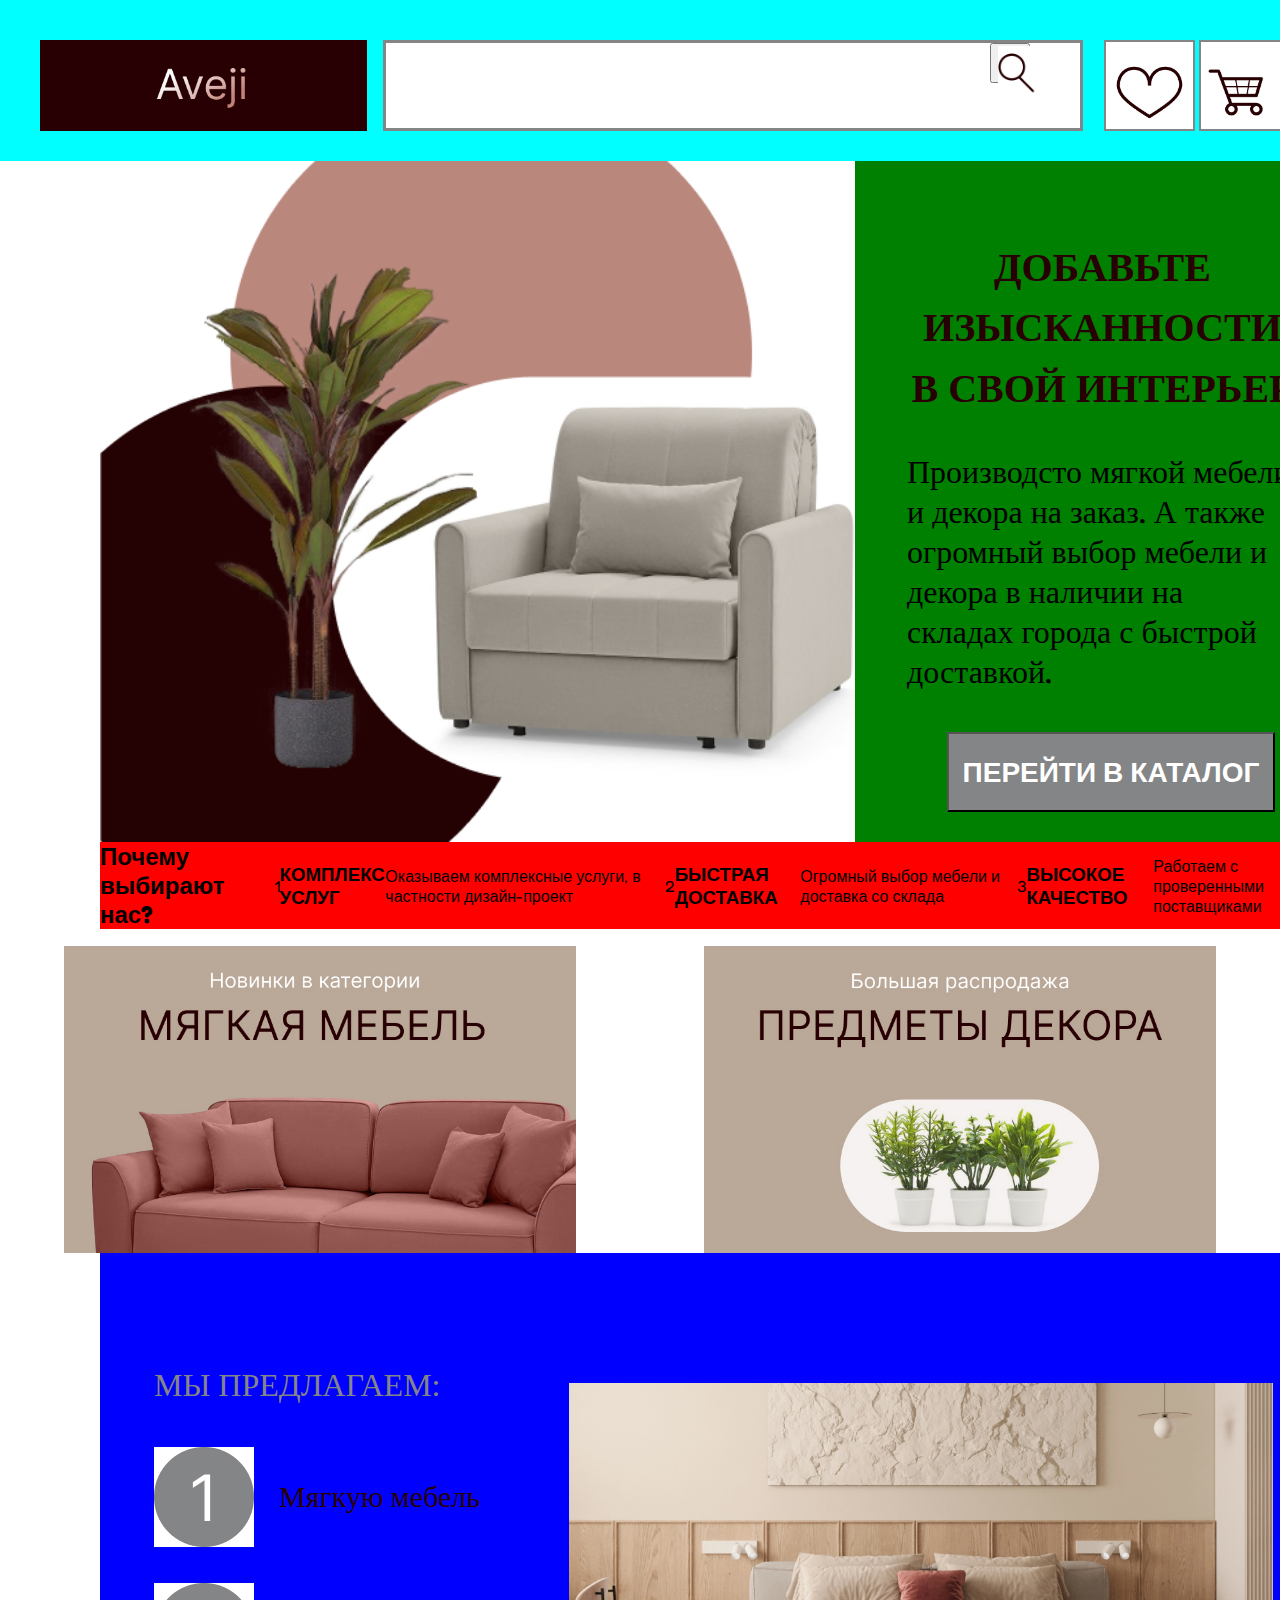
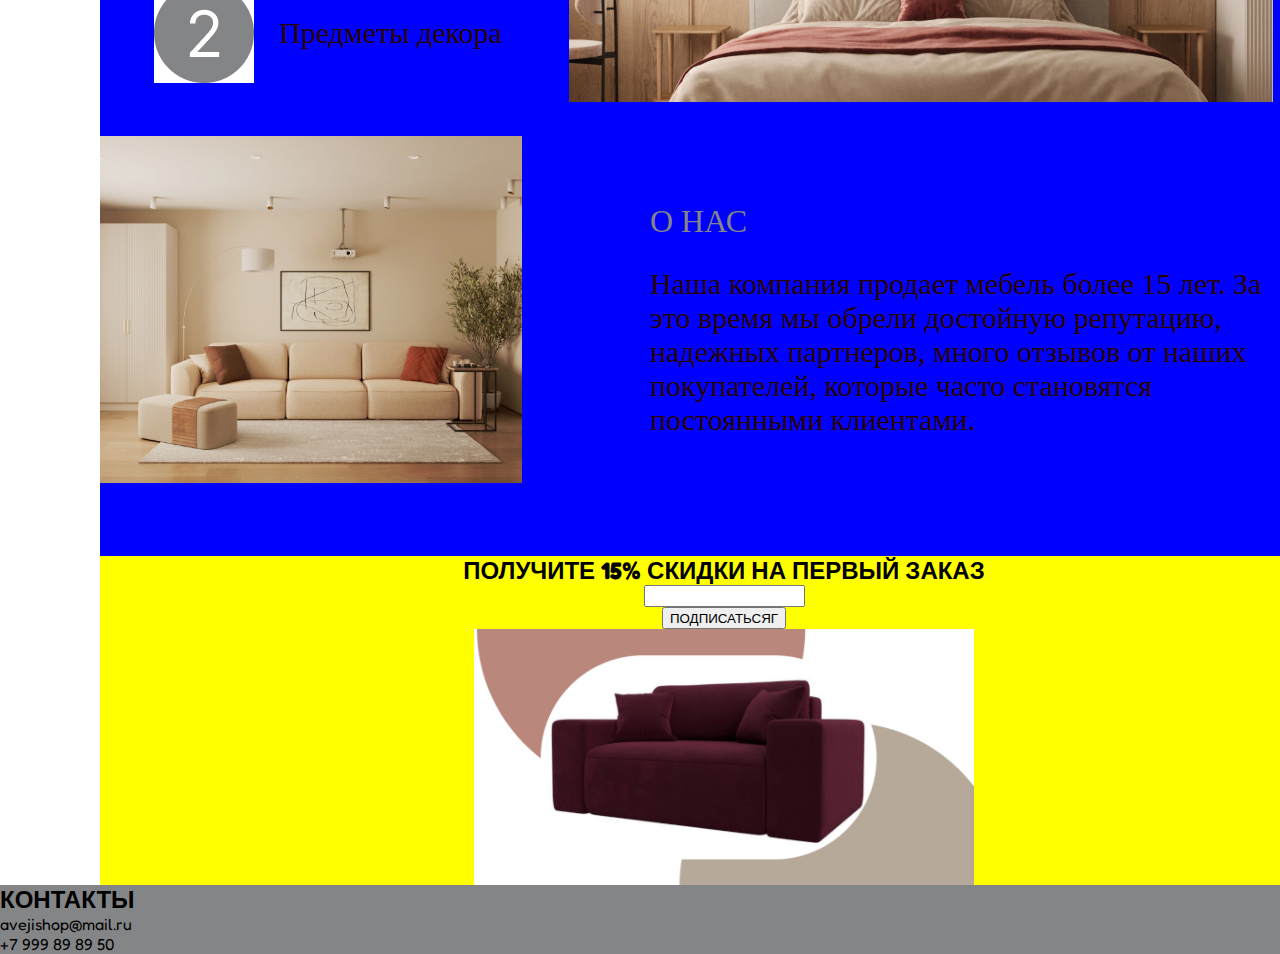
==== index.html @ db61bc8a "first commit" ====
<!DOCTYPE html>
<html lang="ru">
<head>
    <meta charset="UTF-8">
    <meta name="viewport" content="width=device-width, initial-scale=1.0">
    <title>Магазин мебели</title>
    <link rel="stylesheet" href="styles.css">
    <link rel="preconnect" href="https://fonts.googleapis.com">
    <link href="https://fonts.googleapis.com/css2?family=Fredoka:wght@400;500&display=swap" rel="stylesheet">
</head>
<body>
    <header class="header">
        <img class='logo' src="./images/logo_button.jpg">
        <div class="d3">
            <form>
              <input type="text" placeholder="">
              <button type="submit"><img src="./images/search_button.jpg" width="40" height="40"></button>
            </form>
            </div>

        <div class="trio">
            <img src="./images/favorites_button.jpg" height="91" width="91">
            <img src="./images/cart_button.jpg" height="91" width="91">
            <img src="./images/account_button.jpg" height="91" width="91">
        </div>
    </header>

<section class="section1">
<img src="./images/pic1.png" class="pic1">
<div class="text1">
<h1>ДОБАВЬТЕ ИЗЫСКАННОСТИ В СВОЙ ИНТЕРЬЕР</h1>
<p class="desc">Производсто мягкой мебели и декора на заказ. А также огромный выбор мебели и декора в наличии на складах города с быстрой доставкой.</p>
<button type="submit"><p>ПЕРЕЙТИ В КАТАЛОГ</p></button>
</div>
</section>

<section class="section2">
<h2>Почему выбирают нас?</h2>
<div>1</div>
<h3>КОМПЛЕКС УСЛУГ</h3>
<p>Оказываем комплексные услуги, в частности дизайн-проект</p>

<div>2</div>
<h3>БЫСТРАЯ ДОСТАВКА</h3>
<p>Огромный выбор мебели и доставка со склада</p>

<div>3</div>
<h3>ВЫСОКОЕ КАЧЕСТВО</h3>
<p>Работаем с проверенными поставщиками</p>
</section>

<section class="pics-sec">
<img src="./images/furniture.png" class="img">
<img src="./images/decor.png" class="img">
</section>

<section class="section3">
<h2 class="h21">МЫ ПРЕДЛАГАЕМ:</h2>
<div class='the'><img src="./images/Frame 1.jpg" width="40%" height=40%>
<p>Мягкую мебель</p></div>

<div class='the'><img src="./images/Frame 2.jpg" width="40%" height=40%>

<p>Предметы декора</p></div>

<img src="./images/image 5.jpg"   class="img1">

<img src="./images/image 6.jpg"  class="img2">

<h2 class="h22">О НАС</h2>
    <p class="about-text">Наша компания продает мебель более 15 лет. За это время мы обрели достойную репутацию, надежных партнеров, много отзывов от наших покупателей, которые часто становятся постоянными клиентами.</p>

</section>

<section class="section4">
    <h2>ПОЛУЧИТЕ 15% СКИДКИ НА ПЕРВЫЙ ЗАКАЗ</h2>
    <input type="text" placeholder="">
    <button type="submit"><p>ПОДПИСАТЬСЯГ</p></button>
    <img src="./images/sub.png" width="40%">
</section>

    <footer>
        <h2>КОНТАКТЫ</h2>
        <p>avejishop@mail.ru</p>
        <p>+7 999 89 89 50</p>
    </footer>
</body>
</html>
---- styles.css ----
html {
    box-sizing: border-box;
}

*,
*::before,
*::after {
    box-sizing: inherit;
}

* {
    font-family: 'Fredoka', sans-serif;
        margin: auto;
max-width: 1440px;
height: auto;
}

header {
    width: 1440px;
    display: flex;
    background-color: aqua;
height: 161px;
}

.logo {
    width: 327px;
    height: 91px;
    margin: 40px 0px 0px 40px;
}

.d3 {
    margin: 40px 0px 0px 16px;
    width: 700px;
    height: 91px;
}

.d3 {background: #ffffff;}
.d3 form {
  background: #ffffff;
  width: 700px;
  height: 91px;
  border: 3px solid #848586;
}
.d3 input {
    width: 600px;
    height: 91px;
  border: none;
  outline: none;
  background: transparent;
}

.d3 button {
    width: 40px;
    height: 40px;
  cursor: pointer;
}
/* .d3 button:before {
  content: "\f002";
  font-family: FontAwesome;
  font-size: 32px;
  color: #F9F0DA;
} */

.trio {
    margin: 40px 0px 0px 21px;
    padding: 0;
}

.section1 {
    width: 1248px;
    height: 681px;
    background: green;
    margin: 0px 100px 0px 100px;
    display: flex;
}

.pic1 {
    
height: 681px;
margin-left: 0;
}

.text1 {
    margin: 0;
}

.section1 h1 {
    margin: 75px 50px 0px 0px;
    width: 391px;
height: 175px;
    font-family: Fredoka;
font-size: 40px;
font-weight: 600;
line-height: 60.44px;
text-align: center;
text-underline-position: from-font;
text-decoration-skip-ink: none;
color: #280003;
}

.section1 .desc {
    width: 390px;
    height: 100px;
    margin: 41px 50px 0px 0px;
    font-family: Fredoka;
font-size: 32px;
font-weight: 500;
line-height: 40px;
text-align: left;
text-underline-position: from-font;
text-decoration-skip-ink: none;

}

.section1 button {
    width: 328px;
height: 80px;

    margin: 180px 0px 0px 40px;
    background-color:  #848586;
    color: #ffffff;
padding: auto;
    font-family: Fredoka;
font-size: 28px;
font-weight: 600;
line-height: 44px;
text-align: center;
text-underline-position: from-font;
text-decoration-skip-ink: none;

}

.section2 {
    width: 1248px;
    height: auto;
    margin: 0 100px 0 100px;
    background-color: red;
    display: flex;
}



.pics-sec {
    display: flex;
margin-top: 17px;
}

.pics-sec .img {
    width: 40%;
    height: 40%;
}

.section3 {
    width: 1248px;
    height: auto;
    margin: 0 100px 0 100px;
    background-color: blue;
    display: grid;
}

.section3 .h21 {
    margin: 94px 0px 0px 54px;
    width: 410px;
height: 64px;
font-family: Inter;
font-size: 32px;
font-weight: 400;
line-height: 77.45px;
text-align: left;
text-underline-position: from-font;
text-decoration-skip-ink: none;
color: #848586;
}



.section3 .the {
    display: flex;
    margin-top: 36px;
    margin-left: 54px;
    
}



.section3 p {
    width: 201px;
    white-space: nowrap;
    font-family: Inter;
font-size: 30px;
font-weight: 400;
line-height: 48.41px;
text-align: left;
text-underline-position: from-font;
text-decoration-skip-ink: none;
margin-left: 25px;
color: #280003;
}

.section3 .img1 {
    width: 55%;

    position: absolute;
    margin: 130px 0px 0px 469px;
}

.section3 .img2 {
    width: 33%;

    position: absolute;
    margin: 483px 0px 0px 0px;
}

.section3 .h22 {
    margin: 100px 0px 0px 550px;
    width: 410px;
height: 64px;
font-family: Inter;
font-size: 32px;
font-weight: 400;
line-height: 77.45px;
text-align: left;
text-underline-position: from-font;
text-decoration-skip-ink: none;
color: #848586;
}
 .section3 .about-text {
    width: 630px;
height: 289px;
margin: 20px 0px 0px 550px;
white-space: wrap;
font-family: Inter;
font-size: 30px;
font-weight: 300;
line-height: var(--DisplayLargeLineHeight);
text-align: left;
text-underline-position: from-font;
text-decoration-skip-ink: none;
color: #280003;
 }

.section4 {
    width: 1248px;
    height: auto;
    margin: 0 100px 0 100px;
    background-color: yellow;
    display: grid;
}

footer {
    background: #848586;

}
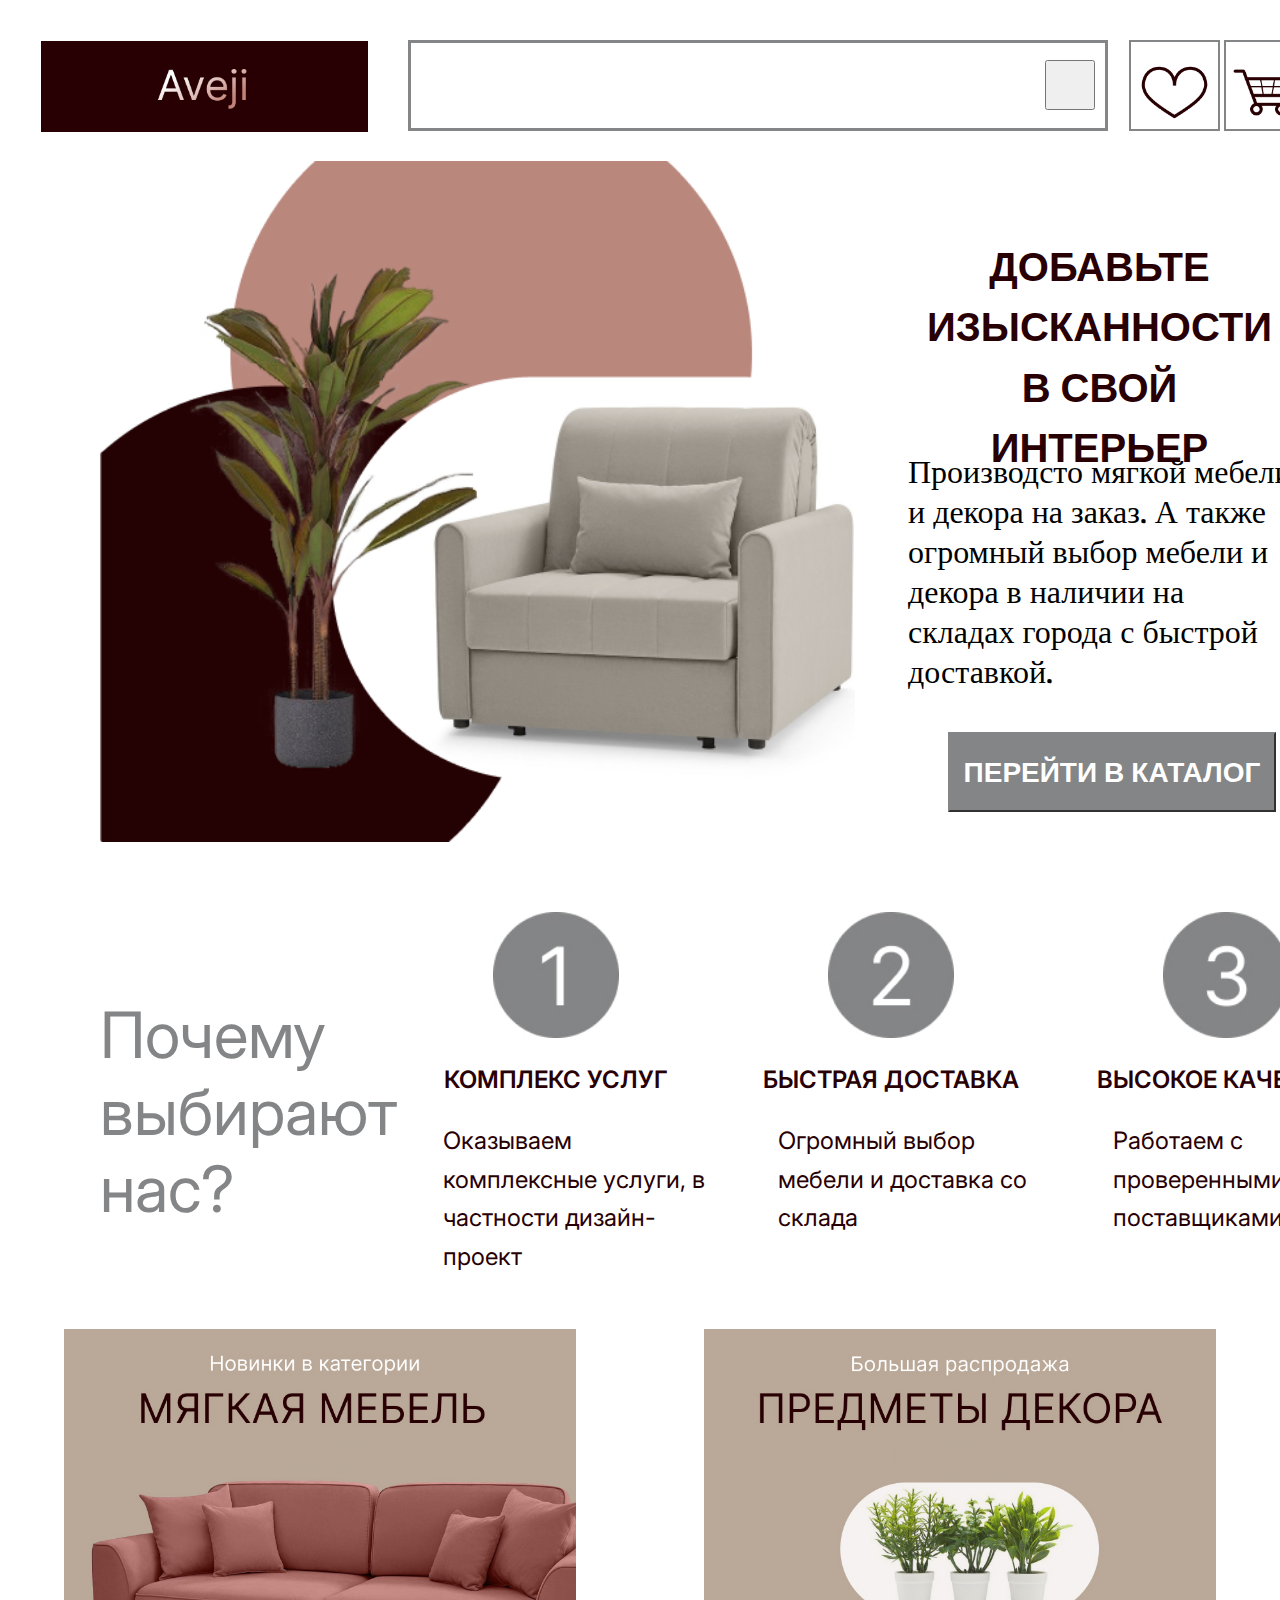
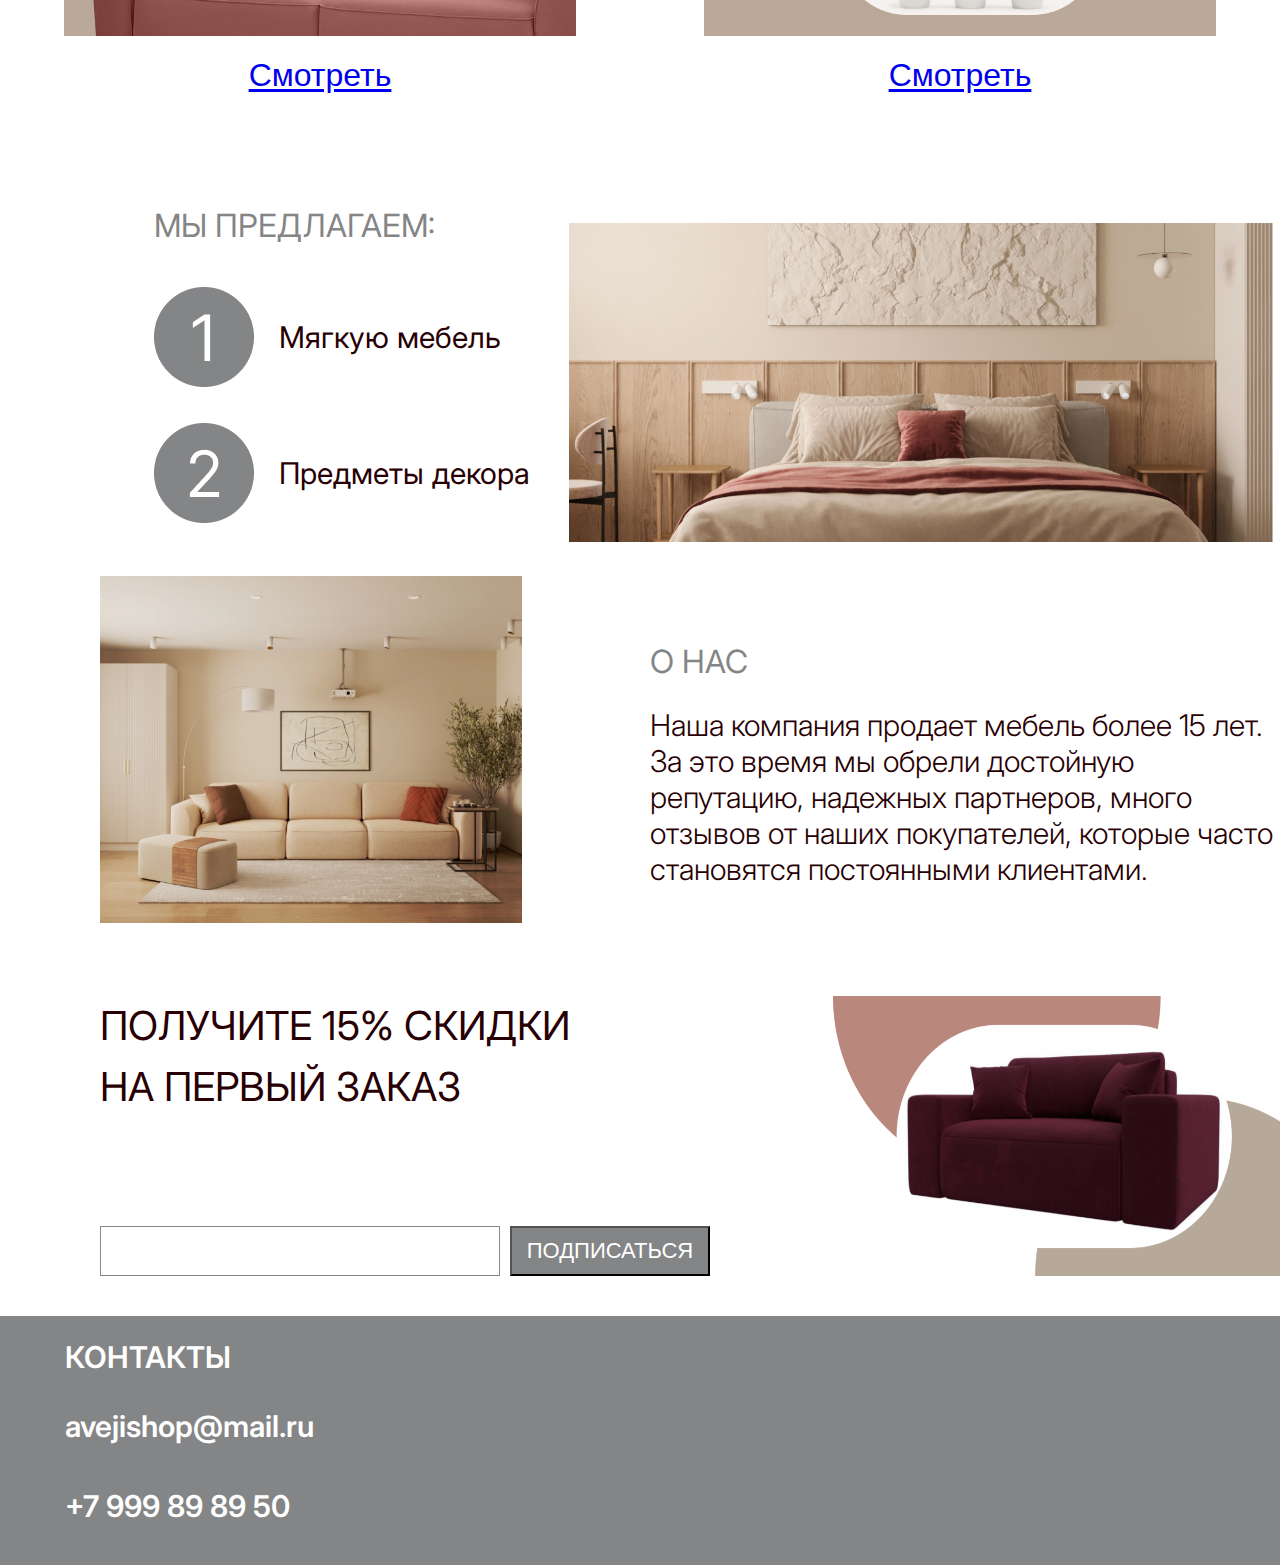
==== commit be4175a0: "-" ====
--- a/index.html
+++ b/index.html
@@ -1,88 +1,125 @@
 <!DOCTYPE html>
 <html lang="ru">
+
 <head>
     <meta charset="UTF-8">
     <meta name="viewport" content="width=device-width, initial-scale=1.0">
     <title>Магазин мебели</title>
     <link rel="stylesheet" href="styles.css">
     <link rel="preconnect" href="https://fonts.googleapis.com">
-    <link href="https://fonts.googleapis.com/css2?family=Fredoka:wght@400;500&display=swap" rel="stylesheet">
+    <link rel="preconnect" href="https://fonts.gstatic.com" crossorigin>
+    <link
+        href="https://fonts.googleapis.com/css2?family=Fredoka:wght@300..700&family=Inter:ital,opsz,wght@0,14..32,100..900;1,14..32,100..900&family=Poppins:ital,wght@0,100;0,200;0,300;0,400;0,500;0,600;0,700;0,800;0,900;1,100;1,200;1,300;1,400;1,500;1,600;1,700;1,800;1,900&display=swap"
+        rel="stylesheet">
+    <link rel="preconnect" href="https://fonts.googleapis.com">
+    <link rel="preconnect" href="https://fonts.gstatic.com" crossorigin>
+    <link
+        href="https://fonts.googleapis.com/css2?family=Fredoka:wght@300..700&family=Inter:ital,opsz,wght@0,14..32,100..900;1,14..32,100..900&family=Poppins:ital,wght@0,100;0,200;0,300;0,400;0,500;0,600;0,700;0,800;0,900;1,100;1,200;1,300;1,400;1,500;1,600;1,700;1,800;1,900&display=swap"
+        rel="stylesheet">
 </head>
+
 <body>
     <header class="header">
-        <img class='logo' src="./images/logo_button.jpg">
+        <a href="#"><img class='logo' src="./images/logo_button.jpg"></a>
         <div class="d3">
             <form>
-              <input type="text" placeholder="">
-              <button type="submit"><img src="./images/search_button.jpg" width="40" height="40"></button>
+                <input type="text" placeholder="">
+                <button type="submit"></button>
             </form>
-            </div>
+        </div>
 
         <div class="trio">
-            <img src="./images/favorites_button.jpg" height="91" width="91">
-            <img src="./images/cart_button.jpg" height="91" width="91">
-            <img src="./images/account_button.jpg" height="91" width="91">
+            <a href="#"><img src="./images/favorites_button.jpg" height="91" width="91"></a>
+            <a href="#"><img src="./images/cart_button.jpg" height="91" width="91"></a>
+            <a href="#"><img src="./images/account_button.jpg" height="91" width="91"></a>
         </div>
     </header>
 
-<section class="section1">
-<img src="./images/pic1.png" class="pic1">
-<div class="text1">
-<h1>ДОБАВЬТЕ ИЗЫСКАННОСТИ В СВОЙ ИНТЕРЬЕР</h1>
-<p class="desc">Производсто мягкой мебели и декора на заказ. А также огромный выбор мебели и декора в наличии на складах города с быстрой доставкой.</p>
-<button type="submit"><p>ПЕРЕЙТИ В КАТАЛОГ</p></button>
-</div>
-</section>
+    <section class="section1">
+        <img src="./images/pic1.png" class="pic1">
+        <div class="text1">
+            <h1>ДОБАВЬТЕ ИЗЫСКАННОСТИ В СВОЙ ИНТЕРЬЕР</h1>
+            <p class="desc">Производсто мягкой мебели и декора на заказ. А также огромный выбор мебели и декора в
+                наличии на складах города с быстрой доставкой.</p>
+            <a href="#"><button type="submit">
+                    <p>ПЕРЕЙТИ В КАТАЛОГ</p>
+                </button></a>
+        </div>
+    </section>
 
-<section class="section2">
-<h2>Почему выбирают нас?</h2>
-<div>1</div>
-<h3>КОМПЛЕКС УСЛУГ</h3>
-<p>Оказываем комплексные услуги, в частности дизайн-проект</p>
+    <section class="section2">
 
-<div>2</div>
-<h3>БЫСТРАЯ ДОСТАВКА</h3>
-<p>Огромный выбор мебели и доставка со склада</p>
+        <h2>Почему выбирают нас?</h2>
+        <div class='hte'><img src="./images/Frame 1.jpg" width=40%>
+            <h3>КОМПЛЕКС УСЛУГ</h3>
+            <p>Оказываем комплексные услуги, в частности дизайн-проект</p>
+        </div>
 
-<div>3</div>
-<h3>ВЫСОКОЕ КАЧЕСТВО</h3>
-<p>Работаем с проверенными поставщиками</p>
-</section>
+        <div class='hte'><img src="./images/Frame 2.jpg" width="40%" height=40%>
+            <h3>БЫСТРАЯ ДОСТАВКА</h3>
+            <p>Огромный выбор мебели и доставка со склада</p>
+        </div>
 
-<section class="pics-sec">
-<img src="./images/furniture.png" class="img">
-<img src="./images/decor.png" class="img">
-</section>
+        <div class='hte'><img src="./images/Frame 3.jpg" width="40%" height=40%>
+            <h3>ВЫСОКОЕ КАЧЕСТВО</h3>
+            <p>Работаем с проверенными поставщиками</p>
+        </div>
+    </section>
 
-<section class="section3">
-<h2 class="h21">МЫ ПРЕДЛАГАЕМ:</h2>
-<div class='the'><img src="./images/Frame 1.jpg" width="40%" height=40%>
-<p>Мягкую мебель</p></div>
+    <section class="pics-sec">
+        <img src="./images/furniture.png" class="img">
+        <img src="./images/decor.png" class="img">
 
-<div class='the'><img src="./images/Frame 2.jpg" width="40%" height=40%>
+    </section>
 
-<p>Предметы декора</p></div>
+    <section class="see">
+        <a href="#">
+            <p class="see1">Смотреть</p>
+        </a>
+        <a href="#">
+            <p class="see2">Смотреть</p>
+        </a>
+    </section>
 
-<img src="./images/image 5.jpg"   class="img1">
 
-<img src="./images/image 6.jpg"  class="img2">
+    <section class="section3">
+        <h2 class="h21">МЫ ПРЕДЛАГАЕМ:</h2>
+        <div class='the'><img src="./images/Frame 1.jpg" width="40%" height=40%>
+            <p>Мягкую мебель</p>
+        </div>
 
-<h2 class="h22">О НАС</h2>
-    <p class="about-text">Наша компания продает мебель более 15 лет. За это время мы обрели достойную репутацию, надежных партнеров, много отзывов от наших покупателей, которые часто становятся постоянными клиентами.</p>
+        <div class='the'><img src="./images/Frame 2.jpg" width="40%" height=40%>
 
-</section>
+            <p>Предметы декора</p>
+        </div>
 
-<section class="section4">
-    <h2>ПОЛУЧИТЕ 15% СКИДКИ НА ПЕРВЫЙ ЗАКАЗ</h2>
-    <input type="text" placeholder="">
-    <button type="submit"><p>ПОДПИСАТЬСЯГ</p></button>
-    <img src="./images/sub.png" width="40%">
-</section>
+        <img src="./images/image 5.jpg" class="img1">
 
-    <footer>
+        <img src="./images/image 6.jpg" class="img2">
+
+        <h2 class="h22">О НАС</h2>
+        <p class="about-text">Наша компания продает мебель более 15 лет. За это время мы обрели достойную репутацию,
+            надежных партнеров, много отзывов от наших покупателей, которые часто становятся постоянными клиентами.</p>
+
+    </section>
+
+    <section class="section4">
+        <div class="text1">
+            <h2>ПОЛУЧИТЕ 15% СКИДКИ НА ПЕРВЫЙ ЗАКАЗ</h2>
+            <div class="text2"><input type="text" class="vvod" placeholder="">
+                <button type="submit">
+                    <p class="su">ПОДПИСАТЬСЯ</p>
+                </button>
+            </div>
+        </div>
+        <img src="./images/sub.png" width="40%">
+    </section>
+
+    <footer class="footer">
         <h2>КОНТАКТЫ</h2>
         <p>avejishop@mail.ru</p>
         <p>+7 999 89 89 50</p>
     </footer>
 </body>
-</html>
+
+</html>--- a/styles.css
+++ b/styles.css
@@ -10,74 +10,71 @@
 
 * {
     font-family: 'Fredoka', sans-serif;
-        margin: auto;
-max-width: 1440px;
-height: auto;
+    margin: auto;
+    max-width: 1440px;
+    height: auto;
 }
 
 header {
     width: 1440px;
     display: flex;
-    background-color: aqua;
-height: 161px;
+    height: 161px;
 }
 
 .logo {
+    border: none;
     width: 327px;
     height: 91px;
-    margin: 40px 0px 0px 40px;
+    margin: 15px 0px 0px 0px;
 }
 
 .d3 {
-    margin: 40px 0px 0px 16px;
+    margin: 40px 0px 0px 0px;
     width: 700px;
     height: 91px;
-}
-
-.d3 {background: #ffffff;}
+    background: #ffffff;
+}
+
+
 .d3 form {
-  background: #ffffff;
-  width: 700px;
-  height: 91px;
-  border: 3px solid #848586;
-}
+    background: #ffffff;
+    width: 700px;
+    height: 91px;
+    border: 3px solid #848586;
+}
+
 .d3 input {
+    margin-top: 0;
     width: 600px;
     height: 91px;
-  border: none;
-  outline: none;
-  background: transparent;
+    border: none;
+    outline: none;
+    background: transparent;
 }
 
 .d3 button {
-    width: 40px;
-    height: 40px;
-  cursor: pointer;
-}
-/* .d3 button:before {
-  content: "\f002";
-  font-family: FontAwesome;
-  font-size: 32px;
-  color: #F9F0DA;
-} */
+    width: 50px;
+    height: 50px;
+    cursor: pointer;
+    margin: 17px 0px 0px 30px;
+}
 
 .trio {
-    margin: 40px 0px 0px 21px;
+    margin: 40px 30px 0px 21px;
     padding: 0;
 }
 
 .section1 {
     width: 1248px;
     height: 681px;
-    background: green;
     margin: 0px 100px 0px 100px;
     display: flex;
 }
 
 .pic1 {
-    
-height: 681px;
-margin-left: 0;
+
+    height: 681px;
+    margin-left: 0;
 }
 
 .text1 {
@@ -86,16 +83,16 @@
 
 .section1 h1 {
     margin: 75px 50px 0px 0px;
-    width: 391px;
-height: 175px;
-    font-family: Fredoka;
-font-size: 40px;
-font-weight: 600;
-line-height: 60.44px;
-text-align: center;
-text-underline-position: from-font;
-text-decoration-skip-ink: none;
-color: #280003;
+    width: 383px;
+    height: 175px;
+    font-size: 40px;
+    font-weight: 600;
+    line-height: 60.44px;
+    font-family: 'Fredoka', sans-serif;
+    text-align: center;
+    text-underline-position: from-font;
+    text-decoration-skip-ink: none;
+    color: #280003;
 }
 
 .section1 .desc {
@@ -103,73 +100,140 @@
     height: 100px;
     margin: 41px 50px 0px 0px;
     font-family: Fredoka;
-font-size: 32px;
-font-weight: 500;
-line-height: 40px;
-text-align: left;
-text-underline-position: from-font;
-text-decoration-skip-ink: none;
+    font-size: 32px;
+    font-weight: 500;
+    line-height: 40px;
+    text-align: left;
+    text-underline-position: from-font;
+    text-decoration-skip-ink: none;
 
 }
 
 .section1 button {
     width: 328px;
-height: 80px;
-
+    height: 80px;
+    border-color: #848586;
     margin: 180px 0px 0px 40px;
-    background-color:  #848586;
+    background-color: #848586;
     color: #ffffff;
-padding: auto;
+    padding: auto;
     font-family: Fredoka;
-font-size: 28px;
-font-weight: 600;
-line-height: 44px;
-text-align: center;
-text-underline-position: from-font;
-text-decoration-skip-ink: none;
+    font-size: 28px;
+    font-weight: 600;
+    line-height: 44px;
+    text-align: center;
+    text-underline-position: from-font;
+    text-decoration-skip-ink: none;
 
 }
 
 .section2 {
     width: 1248px;
     height: auto;
-    margin: 0 100px 0 100px;
-    background-color: red;
-    display: flex;
+    margin: 70px 100px 100px 100px;
+    display: flex;
+
+}
+
+.section2 h2 {
+    width: 278px;
+    height: 150px;
+    font-family: Inter;
+    font-size: 64px;
+    font-weight: 400;
+    line-height: 77.45px;
+    text-align: left;
+    text-underline-position: from-font;
+    text-decoration-skip-ink: none;
+    color: #848586;
+
+}
+
+.section2 .hte {
+    display: grid;
+    margin: 0px 0px 0px 20px;
+
+}
+
+.section2 h3 {
+    margin-top: 20px;
+    width: 270px;
+    height: 44px;
+    font-family: Inter;
+    font-size: 24px;
+    font-weight: 600;
+    line-height: 43.57px;
+    text-align: center;
+    text-underline-position: from-font;
+    text-decoration-skip-ink: none;
+    color: #280003;
+
+}
+
+.section2 p {
+    margin-top: 20px;
+    margin-left: 45px;
+    width: 270px;
+    height: 107px;
+    font-family: Inter;
+    font-size: 24px;
+    font-weight: 400;
+    line-height: 38.73px;
+    text-align: left;
+    text-underline-position: from-font;
+    text-decoration-skip-ink: none;
+    color: #280003;
 }
 
 
 
 .pics-sec {
     display: flex;
-margin-top: 17px;
+    margin-top: 17px;
+    position: relative;
 }
 
 .pics-sec .img {
+    display: block;
     width: 40%;
     height: 40%;
 }
+
+.see {
+    display: flex;
+    margin: 20px 0px 0px 0px;
+    height: 37px;
+    font-family: Inter;
+    font-size: 32px;
+    font-weight: 400;
+    line-height: 38.73px;
+    text-underline-position: from-font;
+
+    text-decoration: none;
+    color: #FFFFFF;
+}
+
+
 
 .section3 {
     width: 1248px;
     height: auto;
     margin: 0 100px 0 100px;
-    background-color: blue;
     display: grid;
 }
 
 .section3 .h21 {
     margin: 94px 0px 0px 54px;
     width: 410px;
-height: 64px;
-font-family: Inter;
-font-size: 32px;
-font-weight: 400;
-line-height: 77.45px;
-text-align: left;
-text-underline-position: from-font;
-text-decoration-skip-ink: none;
-color: #848586;
+    height: 64px;
+    font-family: Inter;
+    font-size: 32px;
+    font-weight: 400;
+    line-height: 77.45px;
+    text-align: left;
+    text-underline-position: from-font;
+    text-decoration-skip-ink: none;
+    color: #848586;
 }
 
 
@@ -178,7 +242,7 @@
     display: flex;
     margin-top: 36px;
     margin-left: 54px;
-    
+
 }
 
 
@@ -187,14 +251,14 @@
     width: 201px;
     white-space: nowrap;
     font-family: Inter;
-font-size: 30px;
-font-weight: 400;
-line-height: 48.41px;
-text-align: left;
-text-underline-position: from-font;
-text-decoration-skip-ink: none;
-margin-left: 25px;
-color: #280003;
+    font-size: 30px;
+    font-weight: 400;
+    line-height: 48.41px;
+    text-align: left;
+    text-underline-position: from-font;
+    text-decoration-skip-ink: none;
+    margin-left: 25px;
+    color: #280003;
 }
 
 .section3 .img1 {
@@ -214,40 +278,118 @@
 .section3 .h22 {
     margin: 100px 0px 0px 550px;
     width: 410px;
-height: 64px;
-font-family: Inter;
-font-size: 32px;
-font-weight: 400;
-line-height: 77.45px;
-text-align: left;
-text-underline-position: from-font;
-text-decoration-skip-ink: none;
-color: #848586;
-}
- .section3 .about-text {
+    height: 64px;
+    font-family: Inter;
+    font-size: 32px;
+    font-weight: 400;
+    line-height: 77.45px;
+    text-align: left;
+    text-underline-position: from-font;
+    text-decoration-skip-ink: none;
+    color: #848586;
+}
+
+.section3 .about-text {
     width: 630px;
-height: 289px;
-margin: 20px 0px 0px 550px;
-white-space: wrap;
-font-family: Inter;
-font-size: 30px;
-font-weight: 300;
-line-height: var(--DisplayLargeLineHeight);
-text-align: left;
-text-underline-position: from-font;
-text-decoration-skip-ink: none;
-color: #280003;
- }
+    height: 289px;
+    margin: 20px 0px 0px 550px;
+    white-space: wrap;
+    font-family: Inter;
+    font-size: 30px;
+    font-weight: 300;
+    line-height: var(--DisplayLargeLineHeight);
+    text-align: left;
+    text-underline-position: from-font;
+    text-decoration-skip-ink: none;
+    color: #280003;
+}
 
 .section4 {
     width: 1248px;
     height: auto;
     margin: 0 100px 0 100px;
-    background-color: yellow;
+    display: flex;
+}
+
+.section4 .text1 {
     display: grid;
 }
 
-footer {
+.section4 h2 {
+    width: 470px;
+    height: 230px;
+    margin-left: 0;
+    font-family: Inter;
+    font-size: 40px;
+    font-weight: 400;
+    line-height: 60.45px;
+    text-align: left;
+    text-underline-position: from-font;
+    text-decoration-skip-ink: none;
+    color: #280003
+}
+
+.section4 .text2 {
+    display: flex;
+}
+
+.section4 .vvod {
+    width: 400px;
+    height: 50px;
+    border: 1px solid #848586
+}
+
+.section4 button {
+    margin-left: 10px;
+    width: 200px;
+    height: 50px;
     background: #848586;
-
+    font-family: Inter;
+    font-size: 22px;
+    font-weight: 400;
+    line-height: 25.57px;
+    text-align: center;
+    text-underline-position: from-font;
+    text-decoration-skip-ink: none;
+    color: #FFFFFF;
+
+}
+
+.section4 img {
+    margin: 0px 0px 0px 120px;
+}
+
+.footer {
+    background: #848586;
+    margin: 40px 0px 0px 0px;
+    display: grid;
+
+}
+
+.footer h2 {
+    margin: 20px 0px 25px 65px;
+    width: 205px;
+    height: 44px;
+    font-family: Inter;
+    font-size: 30px;
+    font-weight: 600;
+    line-height: 43.57px;
+    text-align: left;
+    text-underline-position: from-font;
+    text-decoration-skip-ink: none;
+    color: #FFFFFF;
+}
+
+.footer p {
+    margin: 0px 0px 0px 65px;
+    width: 250px;
+    height: 80px;
+    font-family: Inter;
+    font-size: 30px;
+    font-weight: 600;
+    line-height: 43.57px;
+    text-align: left;
+    text-underline-position: from-font;
+    text-decoration-skip-ink: none;
+    color: #FFFFFF;
 }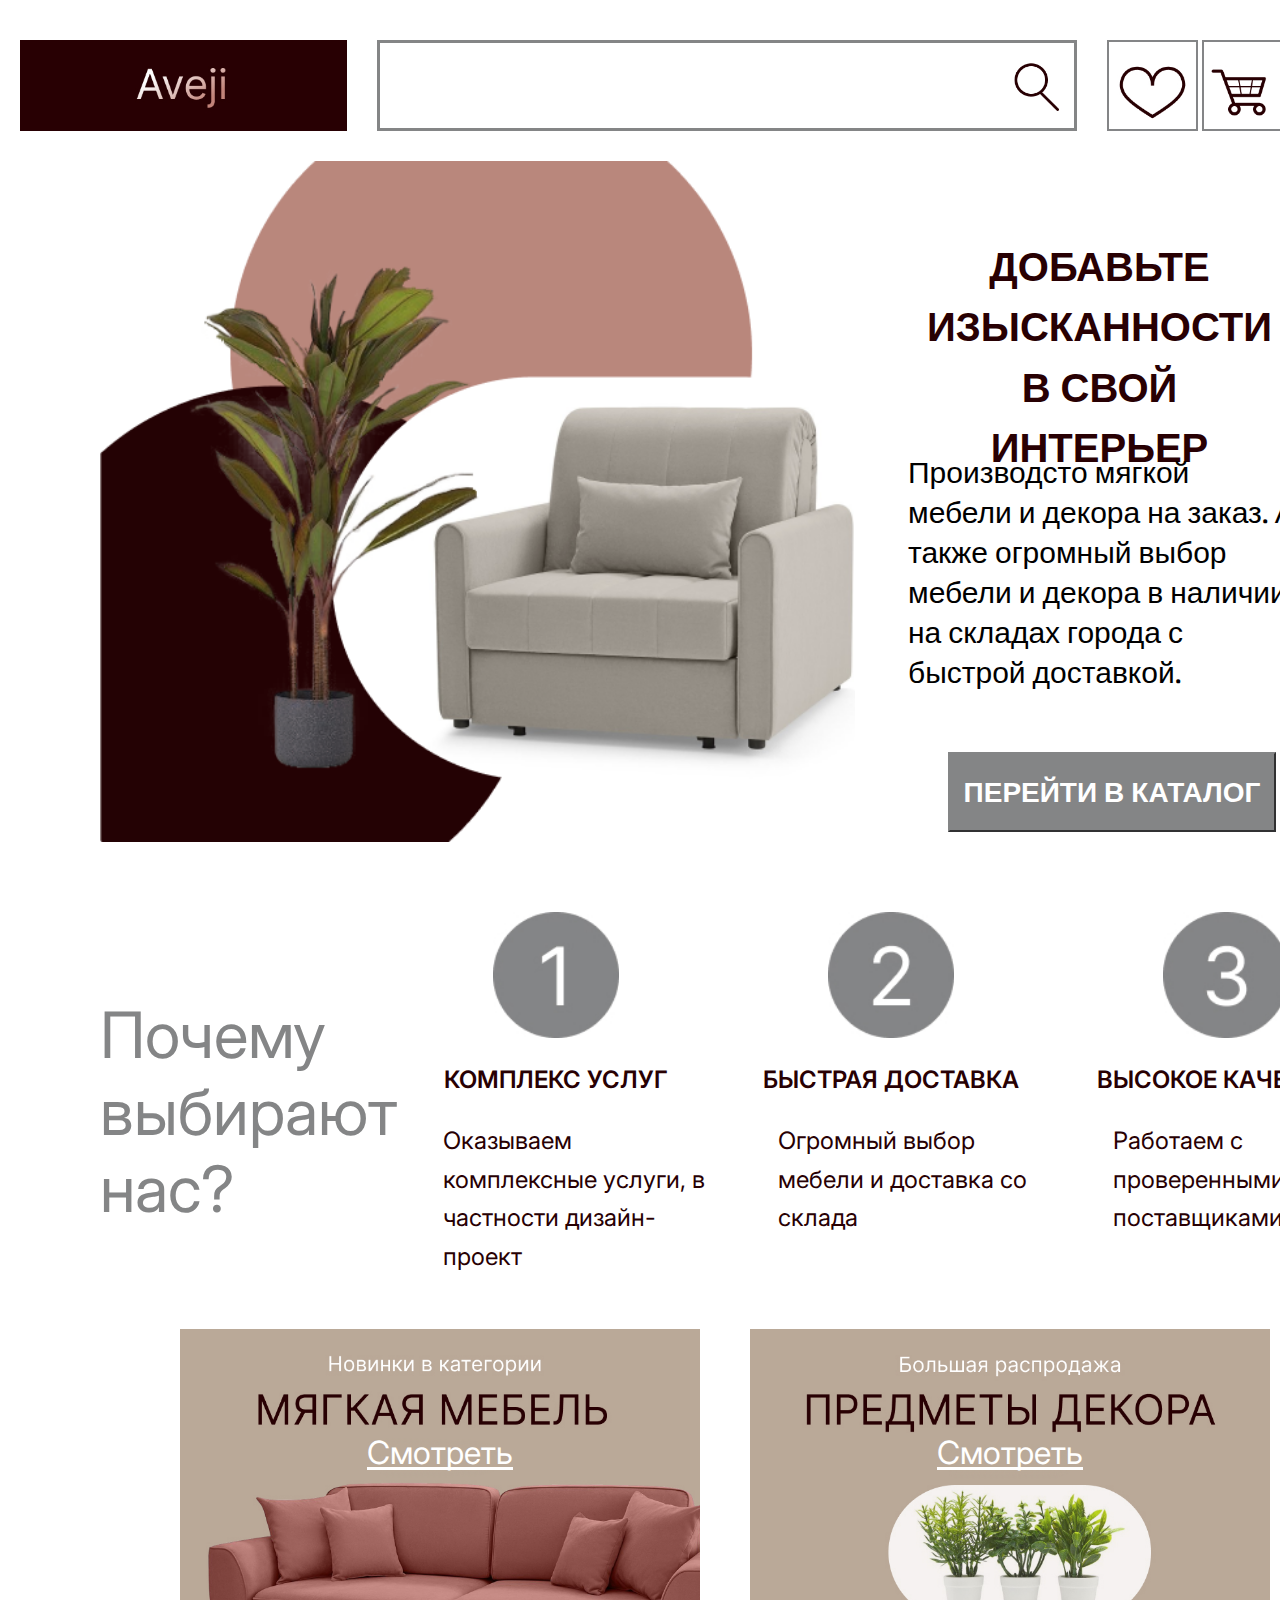
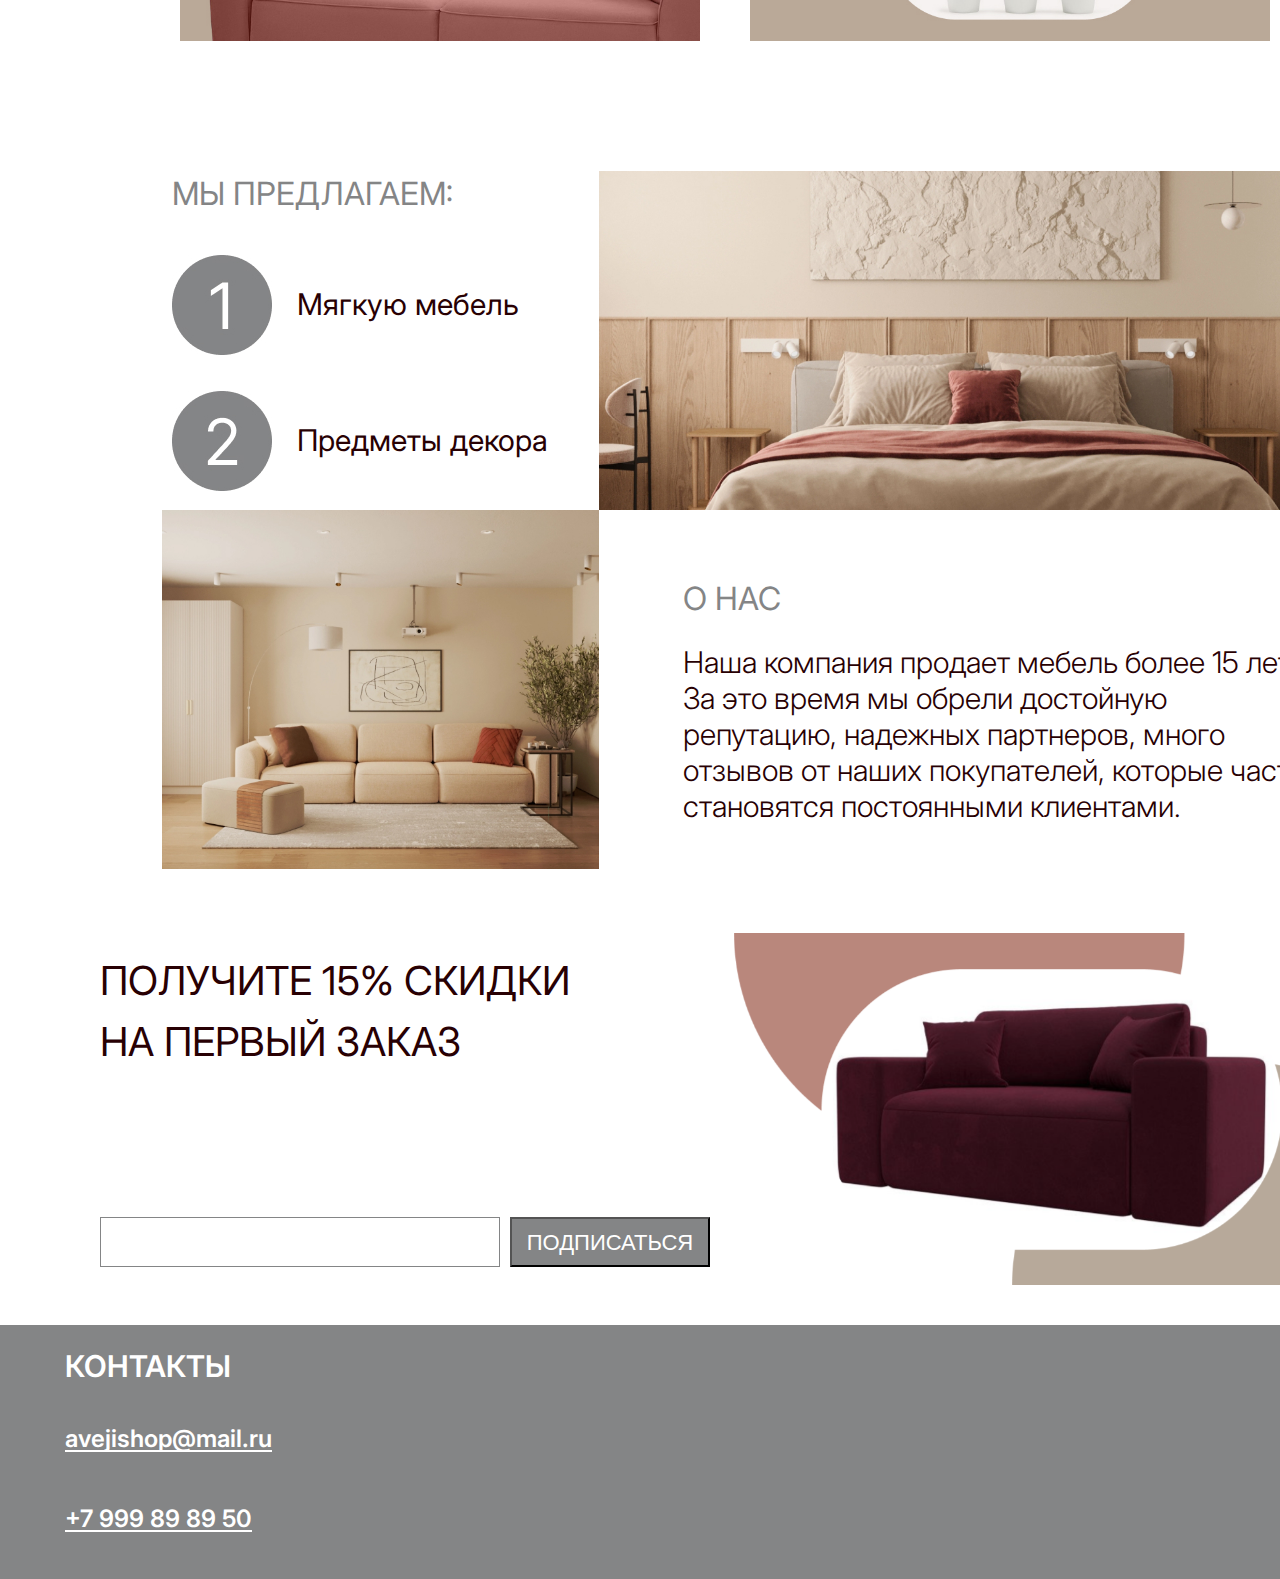
==== commit e35e1be5: "-" ====
--- a/index.html
+++ b/index.html
@@ -20,18 +20,18 @@
 
 <body>
     <header class="header">
-        <a href="#"><img class='logo' src="./images/logo_button.jpg"></a>
+        <a href="index.html" class="log"><img class='logo' src="./images/logo_button.jpg"></a>
         <div class="d3">
             <form>
                 <input type="text" placeholder="">
-                <button type="submit"></button>
+                <button type="submit"><img src="./images/search_button.jpg" class="search-icon"></button>
             </form>
         </div>
 
         <div class="trio">
-            <a href="#"><img src="./images/favorites_button.jpg" height="91" width="91"></a>
-            <a href="#"><img src="./images/cart_button.jpg" height="91" width="91"></a>
-            <a href="#"><img src="./images/account_button.jpg" height="91" width="91"></a>
+            <a href="#"><img src="./images/favorites_button.jpg" height="91" width="91" class="favourite"></a>
+            <a href="#"><img src="./images/cart_button.jpg" height="91" width="91" class="cart"></a>
+            <a href="account.html"><img src="./images/account_button.jpg" height="91" width="91" class="account"></a>
         </div>
     </header>
 
@@ -67,40 +67,38 @@
     </section>
 
     <section class="pics-sec">
-        <img src="./images/furniture.png" class="img">
-        <img src="./images/decor.png" class="img">
-
+    <div class="cont1">
+        <a href="#"><p>Смотреть</p></a>
+    </div>
+    <div class="cont2">
+        <a href="#"><p>Смотреть</p></a>
+    </div>
     </section>
 
-    <section class="see">
-        <a href="#">
-            <p class="see1">Смотреть</p>
-        </a>
-        <a href="#">
-            <p class="see2">Смотреть</p>
-        </a>
-    </section>
-
-
     <section class="section3">
-        <h2 class="h21">МЫ ПРЕДЛАГАЕМ:</h2>
-        <div class='the'><img src="./images/Frame 1.jpg" width="40%" height=40%>
-            <p>Мягкую мебель</p>
-        </div>
-
-        <div class='the'><img src="./images/Frame 2.jpg" width="40%" height=40%>
-
-            <p>Предметы декора</p>
-        </div>
-
-        <img src="./images/image 5.jpg" class="img1">
-
-        <img src="./images/image 6.jpg" class="img2">
-
-        <h2 class="h22">О НАС</h2>
-        <p class="about-text">Наша компания продает мебель более 15 лет. За это время мы обрели достойную репутацию,
-            надежных партнеров, много отзывов от наших покупателей, которые часто становятся постоянными клиентами.</p>
-
+        <section class="section31">
+            <section class="section311">
+                <h2 class="h21">МЫ ПРЕДЛАГАЕМ:</h2>
+                <div class='the'><img src="./images/Frame 1.jpg"  class="krug">
+                    <p>Мягкую мебель</p>
+                </div>
+    
+                <div class='the'><img src="./images/Frame 2.jpg"  class="krug">
+    
+                    <p>Предметы декора</p>
+                </div>
+            </section>
+            <img src="./images/image 5.jpg" class="img1">
+        </section>
+    
+        <section class="section32">
+            <img src="./images/image 6.jpg" class="img2">
+            <section class="section321"> <h2 class="h22">О НАС</h2>
+                <p class="about-text">Наша компания продает мебель более 15 лет. За это время мы обрели достойную репутацию,
+                    надежных партнеров, много отзывов от наших покупателей, которые часто становятся постоянными клиентами.
+                </p>
+            </section>
+        </section>
     </section>
 
     <section class="section4">
@@ -112,13 +110,13 @@
                 </button>
             </div>
         </div>
-        <img src="./images/sub.png" width="40%">
+        <img src="./images/sub.png" width="55%">
     </section>
 
     <footer class="footer">
         <h2>КОНТАКТЫ</h2>
-        <p>avejishop@mail.ru</p>
-        <p>+7 999 89 89 50</p>
+        <a href="#"><p>avejishop@mail.ru</p></a>
+        <a href="#"><p>+7 999 89 89 50</p></a>
     </footer>
 </body>
 
--- a/styles.css
+++ b/styles.css
@@ -21,15 +21,20 @@
     height: 161px;
 }
 
+.log {
+    margin: 40px 0px 0px 20px;
+}
+
 .logo {
     border: none;
     width: 327px;
     height: 91px;
-    margin: 15px 0px 0px 0px;
+    margin: 0px 0px 0px 0px;
+    object-fit: cover;
 }
 
 .d3 {
-    margin: 40px 0px 0px 0px;
+    margin: 40px 30px 0px 30px;
     width: 700px;
     height: 91px;
     background: #ffffff;
@@ -37,10 +42,13 @@
 
 
 .d3 form {
+    padding-left: 0;
     background: #ffffff;
     width: 700px;
     height: 91px;
     border: 3px solid #848586;
+    display: flex;
+    align-items: center;
 }
 
 .d3 input {
@@ -50,17 +58,30 @@
     border: none;
     outline: none;
     background: transparent;
+    line-height: 25px;
+    font-size: 32px; /* Увеличиваем шрифт */
+    padding: 0 10px;
 }
 
 .d3 button {
     width: 50px;
     height: 50px;
     cursor: pointer;
-    margin: 17px 0px 0px 30px;
+    /* margin: 17px 0px 0px 30px; */
+    margin: 0 10px 0 10px; /* Изменяем отступ для центрирования */
+    border: none;
+    background: none;
+    padding: 0;
+}
+
+.d3 button .search-icon {
+    width: 100%;
+    height: 100%;
+    object-fit: cover; /* Подгоняем размер изображения под кнопку */
 }
 
 .trio {
-    margin: 40px 30px 0px 21px;
+    margin: 40px 30px 0px 0px;
     padding: 0;
 }
 
@@ -99,8 +120,8 @@
     width: 390px;
     height: 100px;
     margin: 41px 50px 0px 0px;
-    font-family: Fredoka;
-    font-size: 32px;
+    font-family: 'Fredoka', sans-serif;
+    font-size: 30px;
     font-weight: 500;
     line-height: 40px;
     text-align: left;
@@ -113,7 +134,7 @@
     width: 328px;
     height: 80px;
     border-color: #848586;
-    margin: 180px 0px 0px 40px;
+    margin: 200px 0px 0px 40px;
     background-color: #848586;
     color: #ffffff;
     padding: auto;
@@ -189,28 +210,45 @@
 
 .pics-sec {
     display: flex;
-    margin-top: 17px;
-    position: relative;
-}
-
-.pics-sec .img {
-    display: block;
-    width: 40%;
-    height: 40%;
-}
-
-.see {
-    display: flex;
-    margin: 20px 0px 0px 0px;
-    height: 37px;
+    margin: 17px 100px 0px 100px;
+    width: 1248px;
+    height: auto;
+    margin-bottom: 0;
+}
+
+.pics-sec .cont1{
+    width: 520px;
+    height: 312px;
+background-image: url(./images/furniture.png);
+background-size: cover;
+margin: 0px 0 0 80px;
+}
+
+.pics-sec .cont2{
+    width: 520px;
+    height: 312px;
+background-image: url(./images/decor.png);
+background-size: cover;
+margin: 0px 0px 0 50px;
+}
+
+.pics-sec p {
+    padding-top: 105px;
+    width: 155px;
+    height: 39px;
     font-family: Inter;
     font-size: 32px;
     font-weight: 400;
     line-height: 38.73px;
-    text-underline-position: from-font;
-
-    text-decoration: none;
+    text-align: center;
+    text-underline-position: from-font;
+    text-decoration-skip-ink: none;
     color: #FFFFFF;
+}
+
+.pics-sec a {
+text-decoration: underline;
+color: #FFFFFF;
 }
 
 
@@ -222,6 +260,14 @@
     display: grid;
 }
 
+.section31, .section32 {
+    display: flex;
+}
+
+.section311, .section321 {
+    display: grid;
+}
+
 .section3 .h21 {
     margin: 94px 0px 0px 54px;
     width: 410px;
@@ -236,16 +282,17 @@
     color: #848586;
 }
 
-
+.section3 .krug {
+    width: 100px;
+    height: 100px;
+    margin: 0;
+}
 
 .section3 .the {
     display: flex;
-    margin-top: 36px;
-    margin-left: 54px;
-
-}
-
-
+    margin: 36px 0px 0px 54px;
+
+}
 
 .section3 p {
     width: 201px;
@@ -262,21 +309,19 @@
 }
 
 .section3 .img1 {
-    width: 55%;
-
-    position: absolute;
-    margin: 130px 0px 0px 469px;
+    width: 60%;
+height: 60%;
+    margin: 130px 0px 0px 0px;
 }
 
 .section3 .img2 {
-    width: 33%;
-
-    position: absolute;
-    margin: 483px 0px 0px 0px;
+    width: 35%;
+height: 35%;
+    margin: 0px 0px 0px 62px;
 }
 
 .section3 .h22 {
-    margin: 100px 0px 0px 550px;
+    margin: 50px 0px 0px 50px;
     width: 410px;
     height: 64px;
     font-family: Inter;
@@ -292,7 +337,7 @@
 .section3 .about-text {
     width: 630px;
     height: 289px;
-    margin: 20px 0px 0px 550px;
+    margin: 20px 0px 0px 50px;
     white-space: wrap;
     font-family: Inter;
     font-size: 30px;
@@ -352,11 +397,11 @@
     text-underline-position: from-font;
     text-decoration-skip-ink: none;
     color: #FFFFFF;
-
+    cursor: pointer;
 }
 
 .section4 img {
-    margin: 0px 0px 0px 120px;
+    margin: 0px 0px 0px 20px;
 }
 
 .footer {
@@ -367,7 +412,7 @@
 }
 
 .footer h2 {
-    margin: 20px 0px 25px 65px;
+    margin: 20px 0px 30px 65px;
     width: 205px;
     height: 44px;
     font-family: Inter;
@@ -385,11 +430,17 @@
     width: 250px;
     height: 80px;
     font-family: Inter;
-    font-size: 30px;
+    font-size: 24px;
     font-weight: 600;
-    line-height: 43.57px;
+    line-height: 40px;
     text-align: left;
     text-underline-position: from-font;
     text-decoration-skip-ink: none;
     color: #FFFFFF;
+}
+
+.footer a {
+    text-decoration: underline;
+    margin: 0;
+    color: #ffffff;
 }